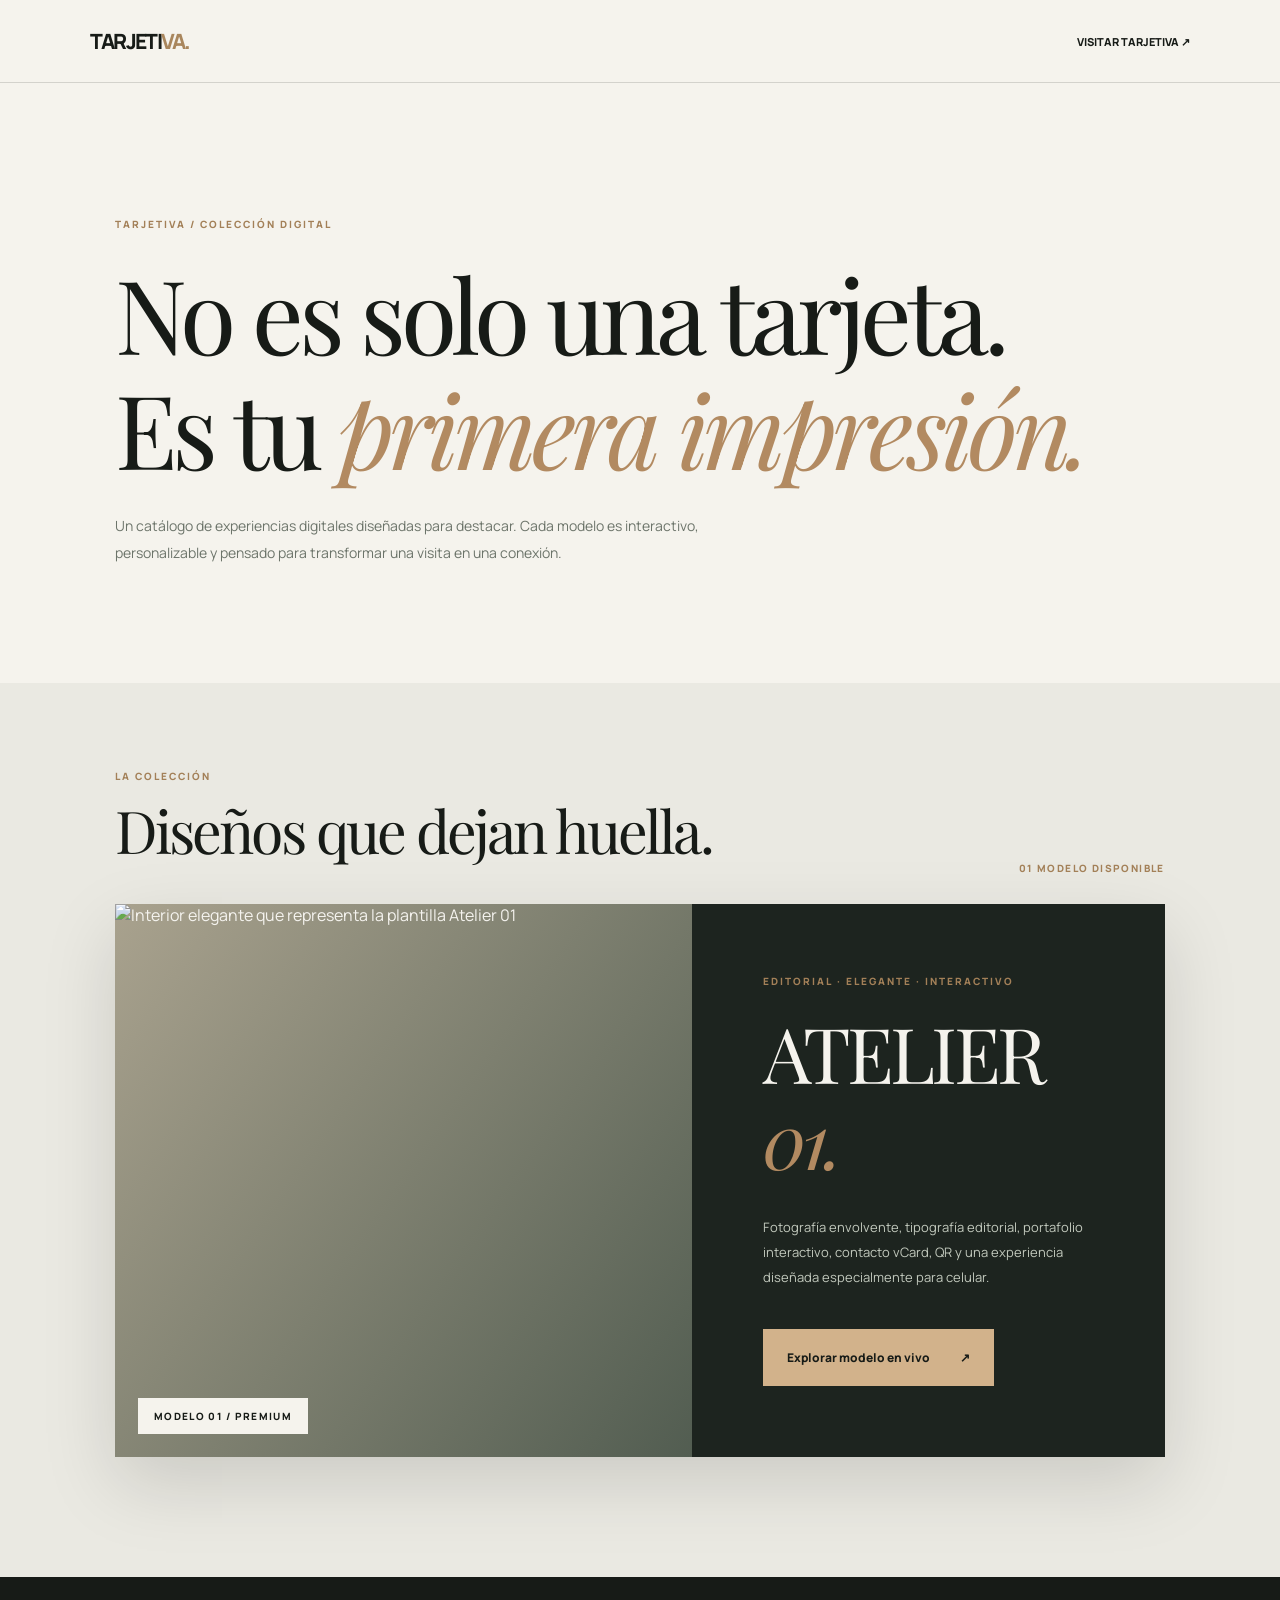
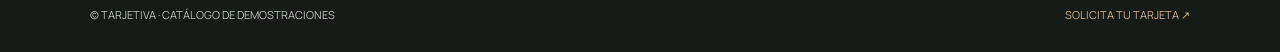
==== index.html @ f57deed1 "feat: publish Atelier 01 premium interactive card and demo catalog" ====
<!DOCTYPE html>
<html lang="es"><head><meta charset="utf-8"><meta name="viewport" content="width=device-width,initial-scale=1"><meta name="theme-color" content="#171b17"><meta name="description" content="Catálogo de modelos premium de tarjetas digitales de Tarjetiva. Descubre nuestras demostraciones interactivas."><title>Modelos premium | Tarjetiva</title><link rel="preconnect" href="https://fonts.googleapis.com"><link href="https://fonts.googleapis.com/css2?family=Manrope:wght@400;500;600;700;800&family=Playfair+Display:ital,wght@0,400;1,400&display=swap" rel="stylesheet">
<style>
*{box-sizing:border-box}body{margin:0;background:#f5f3ed;color:#171b17;font-family:Manrope,Arial,sans-serif;-webkit-font-smoothing:antialiased}a{text-decoration:none;color:inherit}a:focus-visible{outline:3px solid #a9865d;outline-offset:4px}.top{display:flex;justify-content:space-between;align-items:center;gap:20px;padding:27px clamp(24px,7vw,120px);border-bottom:1px solid #171b1727}.logo{font-size:21px;font-weight:800;letter-spacing:-.08em}.logo span{color:#a9865d}.top>a:last-child{font-size:11px;font-weight:800}.intro{padding:clamp(75px,10vw,155px) clamp(24px,9vw,145px) clamp(65px,8vw,115px)}.kicker{font-size:10px;font-weight:800;letter-spacing:.2em;color:#a38058}h1,h2,h3{font-family:'Playfair Display',Georgia,serif;font-weight:400;letter-spacing:-.05em;line-height:1.12}h1{font-size:clamp(54px,8vw,123px);margin:23px 0 28px;max-width:1130px}h1 em,h3 em{color:#b28a61}p{color:#6c746a;font-size:14px;line-height:1.9;max-width:590px}.collection{padding:80px clamp(24px,9vw,145px) 120px;background:#eae9e2}.section-header{display:flex;align-items:end;justify-content:space-between;gap:20px;margin-bottom:29px}.section-header h2{font-size:clamp(38px,4.6vw,66px);margin:12px 0}.count{font-size:10px;font-weight:800;letter-spacing:.14em;color:#a38058}.model{display:grid;grid-template-columns:1.1fr .9fr;min-height:525px;background:#1d241f;color:#f5f3ed;box-shadow:0 27px 70px #0002}.image{position:relative;overflow:hidden;background:linear-gradient(125deg,#a9a28e,#525d51);min-height:365px}.image img{width:100%;height:100%;object-fit:cover;filter:saturate(.76);transition:transform 1s}.model:hover img{transform:scale(1.045)}.tag{position:absolute;left:23px;bottom:23px;background:#f5f3ed;color:#171b17;padding:11px 16px;font-size:10px;font-weight:800;letter-spacing:.13em}.details{display:flex;flex-direction:column;align-items:flex-start;justify-content:center;padding:clamp(35px,5.5vw,75px)}.details h3{font-size:clamp(58px,6vw,90px);margin:21px 0}.details p{color:#c2c9bd;font-size:13px}.button{display:inline-flex;justify-content:space-between;gap:30px;padding:20px 24px;background:#d2b28b;color:#171b17;font-size:12px;font-weight:800;margin-top:27px;transition:transform .25s}.button:hover{transform:translateY(-4px)}footer{display:flex;justify-content:space-between;gap:18px;padding:30px clamp(24px,7vw,120px);background:#171b17;color:#bbc3b8;font-size:11px}footer a{color:#d2b28b}@media(max-width:760px){.intro{padding:83px 24px}.collection{padding:75px 24px}.section-header{align-items:start}.model{display:block}.image{height:385px}.details{padding:42px 28px 56px}footer{flex-direction:column}}
</style></head><body><header class="top"><a class="logo" href="https://tarjetiva.com/">TARJETI<span>VA.</span></a><a href="https://tarjetiva.com/">VISITAR TARJETIVA ↗</a></header><main><section class="intro"><span class="kicker">TARJETIVA / COLECCIÓN DIGITAL</span><h1>No es solo una tarjeta.<br>Es tu <em>primera impresión.</em></h1><p>Un catálogo de experiencias digitales diseñadas para destacar. Cada modelo es interactivo, personalizable y pensado para transformar una visita en una conexión.</p></section><section class="collection" aria-label="Colección de modelos"><div class="section-header"><div><span class="kicker">LA COLECCIÓN</span><h2>Diseños que dejan huella.</h2></div><span class="count">01 MODELO DISPONIBLE</span></div><article class="model"><div class="image"><img src="https://images.unsplash.com/photo-1600210492486-724fe5c67fb0?auto=format&fit=crop&w=1200&q=82" alt="Interior elegante que representa la plantilla Atelier 01"><span class="tag">MODELO 01 / PREMIUM</span></div><div class="details"><span class="kicker">EDITORIAL · ELEGANTE · INTERACTIVO</span><h3>ATELIER <em>01.</em></h3><p>Fotografía envolvente, tipografía editorial, portafolio interactivo, contacto vCard, QR y una experiencia diseñada especialmente para celular.</p><a class="button" href="./modelos/atelier-01/">Explorar modelo en vivo <span>↗</span></a></div></article></section></main><footer><span>© TARJETIVA · CATÁLOGO DE DEMOSTRACIONES</span><a href="https://tarjetiva.com/">SOLICITA TU TARJETA ↗</a></footer></body></html>
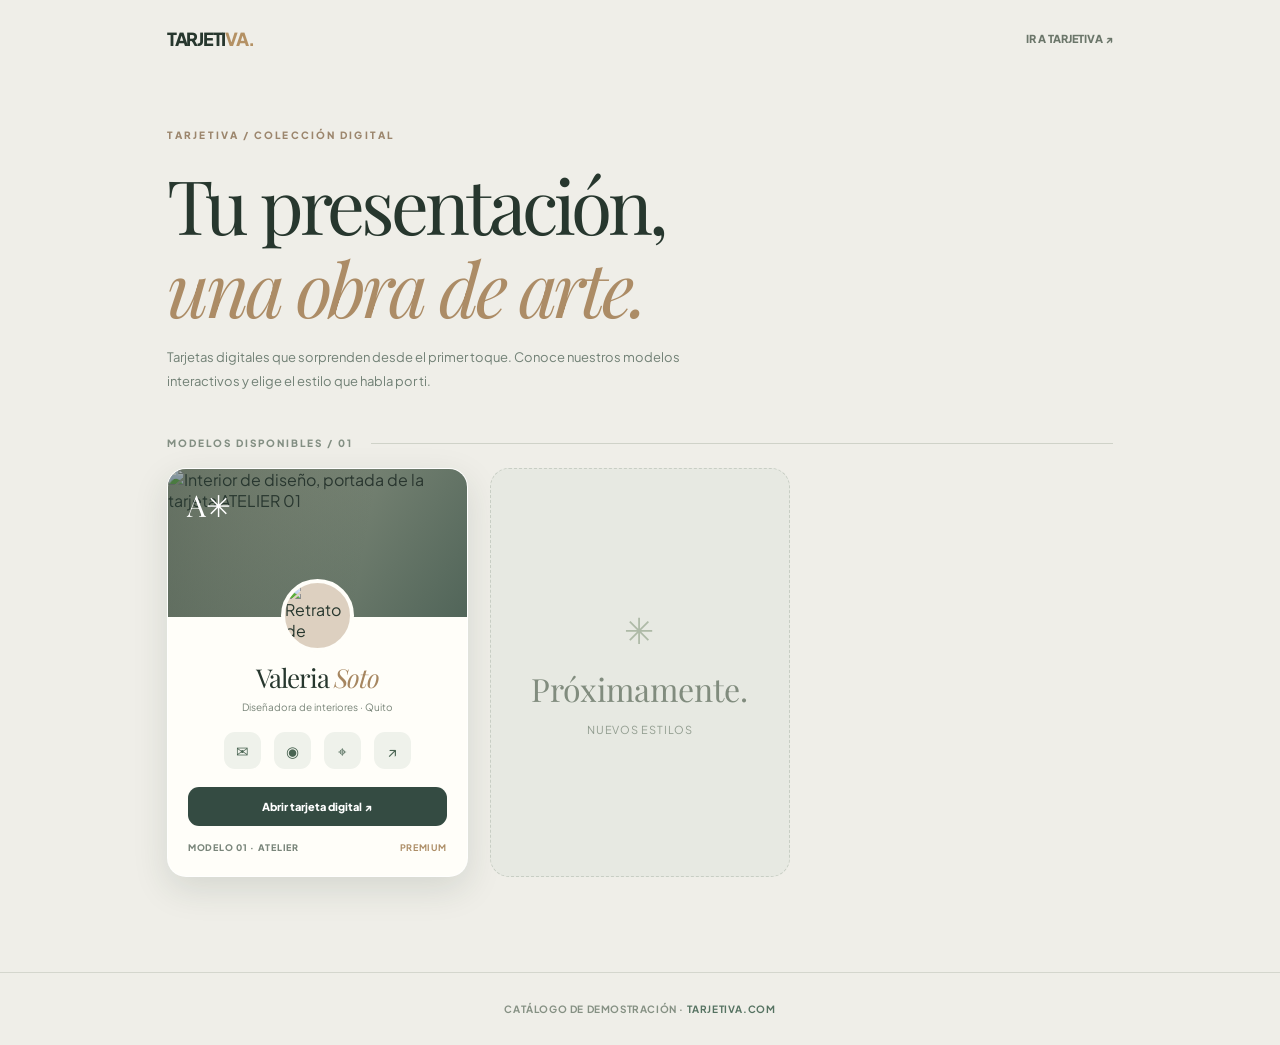
==== commit b9a6aef2: "redesign: replace long landing page with compact mobile-first premium digital card" ====
--- a/index.html
+++ b/index.html
@@ -1,5 +1,31 @@
-<!DOCTYPE html>
-<html lang="es"><head><meta charset="utf-8"><meta name="viewport" content="width=device-width,initial-scale=1"><meta name="theme-color" content="#171b17"><meta name="description" content="Catálogo de modelos premium de tarjetas digitales de Tarjetiva. Descubre nuestras demostraciones interactivas."><title>Modelos premium | Tarjetiva</title><link rel="preconnect" href="https://fonts.googleapis.com"><link href="https://fonts.googleapis.com/css2?family=Manrope:wght@400;500;600;700;800&family=Playfair+Display:ital,wght@0,400;1,400&display=swap" rel="stylesheet">
-<style>
-*{box-sizing:border-box}body{margin:0;background:#f5f3ed;color:#171b17;font-family:Manrope,Arial,sans-serif;-webkit-font-smoothing:antialiased}a{text-decoration:none;color:inherit}a:focus-visible{outline:3px solid #a9865d;outline-offset:4px}.top{display:flex;justify-content:space-between;align-items:center;gap:20px;padding:27px clamp(24px,7vw,120px);border-bottom:1px solid #171b1727}.logo{font-size:21px;font-weight:800;letter-spacing:-.08em}.logo span{color:#a9865d}.top>a:last-child{font-size:11px;font-weight:800}.intro{padding:clamp(75px,10vw,155px) clamp(24px,9vw,145px) clamp(65px,8vw,115px)}.kicker{font-size:10px;font-weight:800;letter-spacing:.2em;color:#a38058}h1,h2,h3{font-family:'Playfair Display',Georgia,serif;font-weight:400;letter-spacing:-.05em;line-height:1.12}h1{font-size:clamp(54px,8vw,123px);margin:23px 0 28px;max-width:1130px}h1 em,h3 em{color:#b28a61}p{color:#6c746a;font-size:14px;line-height:1.9;max-width:590px}.collection{padding:80px clamp(24px,9vw,145px) 120px;background:#eae9e2}.section-header{display:flex;align-items:end;justify-content:space-between;gap:20px;margin-bottom:29px}.section-header h2{font-size:clamp(38px,4.6vw,66px);margin:12px 0}.count{font-size:10px;font-weight:800;letter-spacing:.14em;color:#a38058}.model{display:grid;grid-template-columns:1.1fr .9fr;min-height:525px;background:#1d241f;color:#f5f3ed;box-shadow:0 27px 70px #0002}.image{position:relative;overflow:hidden;background:linear-gradient(125deg,#a9a28e,#525d51);min-height:365px}.image img{width:100%;height:100%;object-fit:cover;filter:saturate(.76);transition:transform 1s}.model:hover img{transform:scale(1.045)}.tag{position:absolute;left:23px;bottom:23px;background:#f5f3ed;color:#171b17;padding:11px 16px;font-size:10px;font-weight:800;letter-spacing:.13em}.details{display:flex;flex-direction:column;align-items:flex-start;justify-content:center;padding:clamp(35px,5.5vw,75px)}.details h3{font-size:clamp(58px,6vw,90px);margin:21px 0}.details p{color:#c2c9bd;font-size:13px}.button{display:inline-flex;justify-content:space-between;gap:30px;padding:20px 24px;background:#d2b28b;color:#171b17;font-size:12px;font-weight:800;margin-top:27px;transition:transform .25s}.button:hover{transform:translateY(-4px)}footer{display:flex;justify-content:space-between;gap:18px;padding:30px clamp(24px,7vw,120px);background:#171b17;color:#bbc3b8;font-size:11px}footer a{color:#d2b28b}@media(max-width:760px){.intro{padding:83px 24px}.collection{padding:75px 24px}.section-header{align-items:start}.model{display:block}.image{height:385px}.details{padding:42px 28px 56px}footer{flex-direction:column}}
-</style></head><body><header class="top"><a class="logo" href="https://tarjetiva.com/">TARJETI<span>VA.</span></a><a href="https://tarjetiva.com/">VISITAR TARJETIVA ↗</a></header><main><section class="intro"><span class="kicker">TARJETIVA / COLECCIÓN DIGITAL</span><h1>No es solo una tarjeta.<br>Es tu <em>primera impresión.</em></h1><p>Un catálogo de experiencias digitales diseñadas para destacar. Cada modelo es interactivo, personalizable y pensado para transformar una visita en una conexión.</p></section><section class="collection" aria-label="Colección de modelos"><div class="section-header"><div><span class="kicker">LA COLECCIÓN</span><h2>Diseños que dejan huella.</h2></div><span class="count">01 MODELO DISPONIBLE</span></div><article class="model"><div class="image"><img src="https://images.unsplash.com/photo-1600210492486-724fe5c67fb0?auto=format&fit=crop&w=1200&q=82" alt="Interior elegante que representa la plantilla Atelier 01"><span class="tag">MODELO 01 / PREMIUM</span></div><div class="details"><span class="kicker">EDITORIAL · ELEGANTE · INTERACTIVO</span><h3>ATELIER <em>01.</em></h3><p>Fotografía envolvente, tipografía editorial, portafolio interactivo, contacto vCard, QR y una experiencia diseñada especialmente para celular.</p><a class="button" href="./modelos/atelier-01/">Explorar modelo en vivo <span>↗</span></a></div></article></section></main><footer><span>© TARJETIVA · CATÁLOGO DE DEMOSTRACIONES</span><a href="https://tarjetiva.com/">SOLICITA TU TARJETA ↗</a></footer></body></html>+<!doctype html>
+<html lang="es">
+<head>
+  <meta charset="utf-8">
+  <meta name="viewport" content="width=device-width, initial-scale=1">
+  <meta name="theme-color" content="#efeee8">
+  <meta name="description" content="Explora modelos de tarjetas de presentación digitales premium creados por Tarjetiva. Tarjetas compactas, elegantes e interactivas.">
+  <title>Modelos de tarjetas digitales | Tarjetiva</title>
+  <link rel="preconnect" href="https://fonts.googleapis.com">
+  <link rel="preconnect" href="https://fonts.gstatic.com" crossorigin>
+  <link href="https://fonts.googleapis.com/css2?family=Plus+Jakarta+Sans:wght@400;500;600;700;800&family=Playfair+Display:ital,wght@0,400;1,500&display=swap" rel="stylesheet">
+  <style>
+    :root{--ink:#27372e;--gold:#ae8d65}*{box-sizing:border-box}body{margin:0;background:#efeee8;color:var(--ink);font-family:'Plus Jakarta Sans',Arial,sans-serif;-webkit-font-smoothing:antialiased}a{text-decoration:none;color:inherit}a:focus-visible{outline:3px solid var(--gold);outline-offset:4px}.top{max-width:990px;margin:auto;display:flex;justify-content:space-between;align-items:center;gap:15px;padding:27px 22px}.logo{font-size:18px;font-weight:800;letter-spacing:-.07em}.logo span{color:#b49164}.top>a:last-child{font-size:11px;font-weight:800;color:#6b766a}.main{max-width:990px;padding:45px 22px 95px;margin:auto}.eyebrow{font-size:10px;letter-spacing:.21em;font-weight:800;color:#9c866d}.main h1{font:400 clamp(45px,6vw,75px)/1.1 'Playfair Display',Georgia,serif;letter-spacing:-.055em;margin:20px 0 17px;max-width:690px}.main h1 em{color:#ac8c66;font-weight:400}.subtitle{font-size:13px;line-height:1.85;color:#718075;max-width:540px;margin:0 0 44px}.collection-label{font-size:10px;font-weight:800;letter-spacing:.2em;color:#838f83;display:flex;align-items:center;gap:18px;margin:0 0 19px}.collection-label:after{content:'';height:1px;background:#cfd2c8;flex:1}.grid{display:grid;grid-template-columns:repeat(3,minmax(0,1fr));gap:22px}.preview{display:block;width:100%;border:1px solid #ffffffd8;background:#fffef9;box-shadow:0 12px 35px #223b2820;border-radius:19px;overflow:hidden;transition:transform .26s,box-shadow .26s}.preview:hover{transform:translateY(-6px);box-shadow:0 20px 40px #223b282a}.preview-cover{position:relative;height:148px;background:linear-gradient(125deg,#989d8a,#516559)}.preview-cover img{width:100%;height:100%;object-fit:cover;filter:saturate(.8)}.preview-cover:after{content:'';position:absolute;inset:0;background:linear-gradient(100deg,#263b3270,transparent 65%)}.preview-mark{position:absolute;top:16px;left:19px;color:white;font:30px 'Playfair Display',Georgia,serif;z-index:1}.preview-avatar{height:73px;width:73px;object-fit:cover;border:4px solid #fffef9;border-radius:50%;display:block;margin:-38px auto 5px;position:relative;background:#ddd0c0}.preview-body{text-align:center;padding:0 20px 23px}.preview-body h2{font:400 26px 'Playfair Display',Georgia,serif;margin:8px 0 6px;letter-spacing:-.04em}.preview-body h2 em{color:#a68660}.preview-body>p{margin:0;font-size:10px;color:#798579}.preview-icons{display:flex;justify-content:center;gap:13px;margin:19px 0 18px}.preview-icons span{height:37px;width:37px;border-radius:11px;background:#eff2eb;color:#496452;display:grid;place-items:center;font-size:15px}.preview-open{display:block;background:#344b42;color:white;border-radius:11px;padding:13px 12px;font-weight:800;font-size:11px}.preview-footer{display:flex;align-items:center;justify-content:space-between;margin-top:16px;color:#7a867b;font-size:9px;font-weight:800;letter-spacing:.08em}.preview-footer strong{font-size:9px;color:#ad8e67}.coming{display:flex;align-items:center;justify-content:center;border:1px dashed #c8cec4;border-radius:19px;min-height:365px;background:#e7e9e2;color:#929d90;text-align:center;padding:30px}.coming strong{display:block;font:32px 'Playfair Display',Georgia,serif;color:#818c7e;font-weight:400;margin:15px 0 7px}.coming span{font-size:11px;letter-spacing:.07em}.coming .asterisk{font-size:36px;color:#aebaa7}footer{text-align:center;padding:30px 20px;border-top:1px solid #d4d6cd;font-size:10px;font-weight:700;color:#859083;letter-spacing:.06em}footer a{color:#557261}@media(max-width:750px){.main{padding-top:25px}.grid{grid-template-columns:repeat(2,minmax(0,1fr))}.coming{min-height:350px}}@media(max-width:520px){.top{padding:20px}.main{padding:18px 20px 70px}.main h1{font-size:48px}.grid{grid-template-columns:1fr;max-width:360px;margin:auto}.preview-cover{height:165px}.preview-body{padding-bottom:26px}.coming{min-height:160px}.coming strong{font-size:24px}.coming .asterisk{font-size:25px}.preview-icons span{width:45px;height:45px}footer{font-size:9px}}
+  </style>
+</head>
+<body>
+  <header class="top"><a href="https://tarjetiva.com/" class="logo" aria-label="Tarjetiva, página comercial">TARJETI<span>VA.</span></a><a href="https://tarjetiva.com/">IR A TARJETIVA ↗</a></header>
+  <main class="main"><span class="eyebrow">TARJETIVA / COLECCIÓN DIGITAL</span><h1>Tu presentación,<br><em>una obra de arte.</em></h1><p class="subtitle">Tarjetas digitales que sorprenden desde el primer toque. Conoce nuestros modelos interactivos y elige el estilo que habla por ti.</p>
+    <div class="collection-label">MODELOS DISPONIBLES / 01</div>
+    <div class="grid">
+      <a href="./modelos/atelier-01/" class="preview" aria-label="Abrir tarjeta digital ATELIER 01">
+        <div class="preview-cover"><img src="https://images.unsplash.com/photo-1600210492486-724fe5c67fb0?auto=format&amp;fit=crop&amp;w=700&amp;q=80" alt="Interior de diseño, portada de la tarjeta ATELIER 01"><span class="preview-mark">A✳</span></div>
+        <img class="preview-avatar" src="https://images.unsplash.com/photo-1580489944761-15a19d654956?auto=format&amp;fit=crop&amp;w=190&amp;h=190&amp;q=80" alt="Retrato de ejemplo">
+        <div class="preview-body"><h2>Valeria <em>Soto</em></h2><p>Diseñadora de interiores · Quito</p><div class="preview-icons" aria-hidden="true"><span>✉</span><span>◉</span><span>⌖</span><span>↗</span></div><span class="preview-open">Abrir tarjeta digital ↗</span><div class="preview-footer"><span>MODELO 01 · ATELIER</span><strong>PREMIUM</strong></div></div>
+      </a>
+      <div class="coming"><div><span class="asterisk">✳</span><strong>Próximamente.</strong><span>NUEVOS ESTILOS</span></div></div>
+    </div>
+  </main>
+  <footer>CATÁLOGO DE DEMOSTRACIÓN · <a href="https://tarjetiva.com/">TARJETIVA.COM</a></footer>
+</body>
+</html>
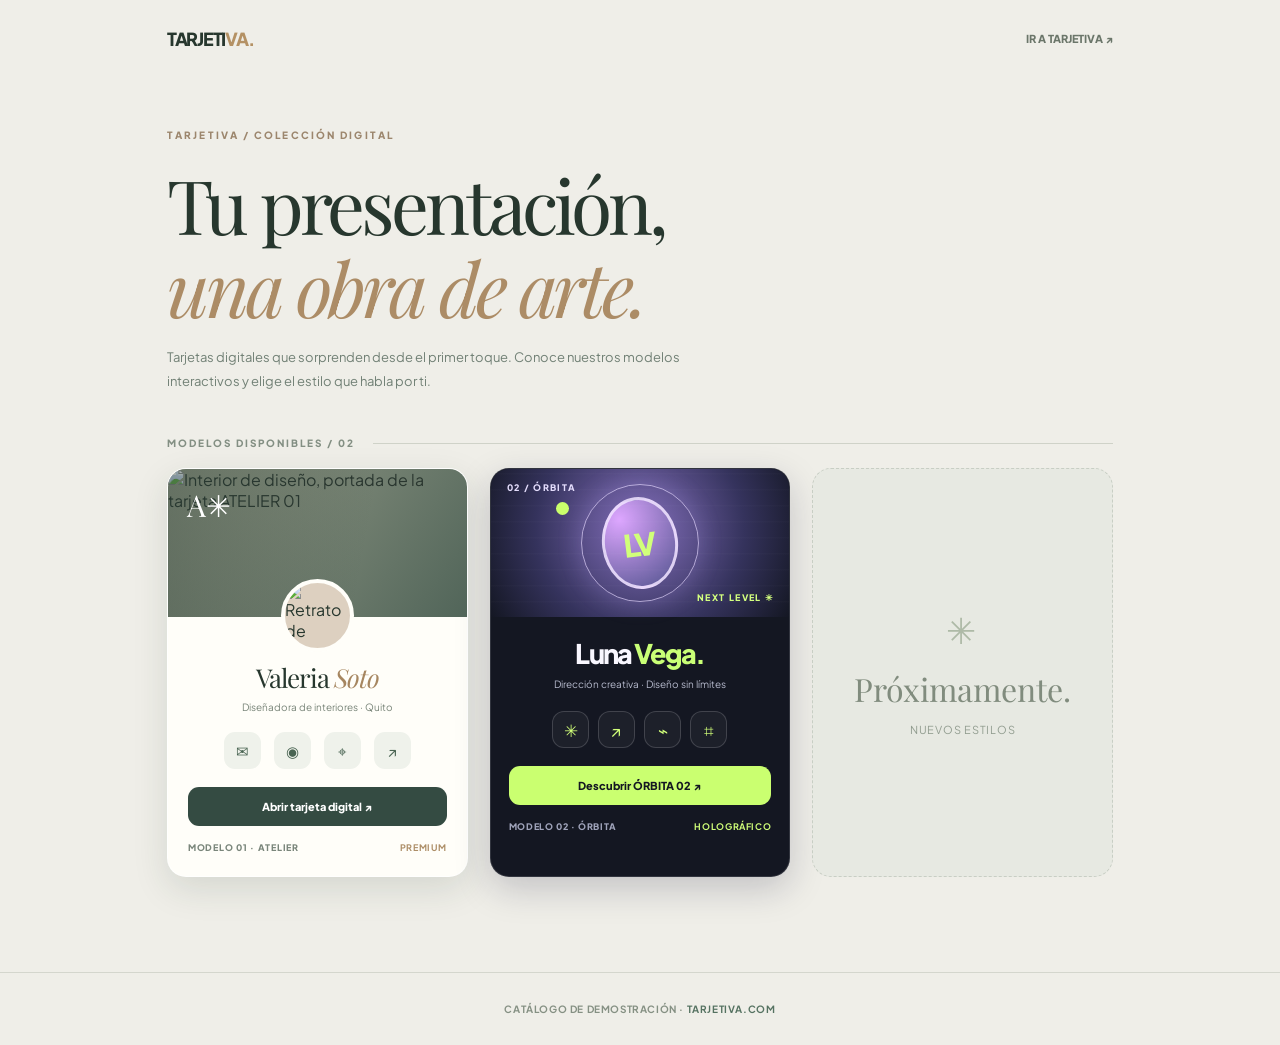
==== commit dc5d2f40: "feat: launch Orbita 02 holographic responsive digital card" ====
--- a/index.html
+++ b/index.html
@@ -11,17 +11,44 @@
   <link href="https://fonts.googleapis.com/css2?family=Plus+Jakarta+Sans:wght@400;500;600;700;800&family=Playfair+Display:ital,wght@0,400;1,500&display=swap" rel="stylesheet">
   <style>
     :root{--ink:#27372e;--gold:#ae8d65}*{box-sizing:border-box}body{margin:0;background:#efeee8;color:var(--ink);font-family:'Plus Jakarta Sans',Arial,sans-serif;-webkit-font-smoothing:antialiased}a{text-decoration:none;color:inherit}a:focus-visible{outline:3px solid var(--gold);outline-offset:4px}.top{max-width:990px;margin:auto;display:flex;justify-content:space-between;align-items:center;gap:15px;padding:27px 22px}.logo{font-size:18px;font-weight:800;letter-spacing:-.07em}.logo span{color:#b49164}.top>a:last-child{font-size:11px;font-weight:800;color:#6b766a}.main{max-width:990px;padding:45px 22px 95px;margin:auto}.eyebrow{font-size:10px;letter-spacing:.21em;font-weight:800;color:#9c866d}.main h1{font:400 clamp(45px,6vw,75px)/1.1 'Playfair Display',Georgia,serif;letter-spacing:-.055em;margin:20px 0 17px;max-width:690px}.main h1 em{color:#ac8c66;font-weight:400}.subtitle{font-size:13px;line-height:1.85;color:#718075;max-width:540px;margin:0 0 44px}.collection-label{font-size:10px;font-weight:800;letter-spacing:.2em;color:#838f83;display:flex;align-items:center;gap:18px;margin:0 0 19px}.collection-label:after{content:'';height:1px;background:#cfd2c8;flex:1}.grid{display:grid;grid-template-columns:repeat(3,minmax(0,1fr));gap:22px}.preview{display:block;width:100%;border:1px solid #ffffffd8;background:#fffef9;box-shadow:0 12px 35px #223b2820;border-radius:19px;overflow:hidden;transition:transform .26s,box-shadow .26s}.preview:hover{transform:translateY(-6px);box-shadow:0 20px 40px #223b282a}.preview-cover{position:relative;height:148px;background:linear-gradient(125deg,#989d8a,#516559)}.preview-cover img{width:100%;height:100%;object-fit:cover;filter:saturate(.8)}.preview-cover:after{content:'';position:absolute;inset:0;background:linear-gradient(100deg,#263b3270,transparent 65%)}.preview-mark{position:absolute;top:16px;left:19px;color:white;font:30px 'Playfair Display',Georgia,serif;z-index:1}.preview-avatar{height:73px;width:73px;object-fit:cover;border:4px solid #fffef9;border-radius:50%;display:block;margin:-38px auto 5px;position:relative;background:#ddd0c0}.preview-body{text-align:center;padding:0 20px 23px}.preview-body h2{font:400 26px 'Playfair Display',Georgia,serif;margin:8px 0 6px;letter-spacing:-.04em}.preview-body h2 em{color:#a68660}.preview-body>p{margin:0;font-size:10px;color:#798579}.preview-icons{display:flex;justify-content:center;gap:13px;margin:19px 0 18px}.preview-icons span{height:37px;width:37px;border-radius:11px;background:#eff2eb;color:#496452;display:grid;place-items:center;font-size:15px}.preview-open{display:block;background:#344b42;color:white;border-radius:11px;padding:13px 12px;font-weight:800;font-size:11px}.preview-footer{display:flex;align-items:center;justify-content:space-between;margin-top:16px;color:#7a867b;font-size:9px;font-weight:800;letter-spacing:.08em}.preview-footer strong{font-size:9px;color:#ad8e67}.coming{display:flex;align-items:center;justify-content:center;border:1px dashed #c8cec4;border-radius:19px;min-height:365px;background:#e7e9e2;color:#929d90;text-align:center;padding:30px}.coming strong{display:block;font:32px 'Playfair Display',Georgia,serif;color:#818c7e;font-weight:400;margin:15px 0 7px}.coming span{font-size:11px;letter-spacing:.07em}.coming .asterisk{font-size:36px;color:#aebaa7}footer{text-align:center;padding:30px 20px;border-top:1px solid #d4d6cd;font-size:10px;font-weight:700;color:#859083;letter-spacing:.06em}footer a{color:#557261}@media(max-width:750px){.main{padding-top:25px}.grid{grid-template-columns:repeat(2,minmax(0,1fr))}.coming{min-height:350px}}@media(max-width:520px){.top{padding:20px}.main{padding:18px 20px 70px}.main h1{font-size:48px}.grid{grid-template-columns:1fr;max-width:360px;margin:auto}.preview-cover{height:165px}.preview-body{padding-bottom:26px}.coming{min-height:160px}.coming strong{font-size:24px}.coming .asterisk{font-size:25px}.preview-icons span{width:45px;height:45px}footer{font-size:9px}}
-  </style>
+  
+/* ÓRBITA 02 — distinct holographic business card thumbnail */
+.preview.neo{background:#141722;color:#f9f7ff;border-color:#ffffff21;box-shadow:0 12px 35px #1a173b34}
+.preview.neo:hover{box-shadow:0 20px 50px #241e6938}
+.preview.neo .preview-cover{height:148px;background:radial-gradient(circle at 50% 40%,#8570bd,#35335d 60%,#141723)}
+.preview.neo .preview-cover:after{background:repeating-linear-gradient(0deg,transparent 0 14px,#ffffff04 15px 16px)}
+.neo-art{position:absolute;inset:0;display:flex;align-items:center;justify-content:center}
+.neo-ring{height:118px;width:118px;border:1px solid #e4d7ffab;border-radius:50%;display:grid;place-items:center;box-shadow:0 0 25px #b3a5ef35}
+.neo-disc{height:92px;width:76px;border:3px solid #f0e3ffdb;border-radius:50%;background:radial-gradient(circle at 25% 20%,#dda6ff,#52538e);display:grid;place-items:center;color:#d1ff79;font-size:31px;font-weight:800;font-family:'Plus Jakarta Sans',Arial,sans-serif;letter-spacing:-.12em;padding-right:.12em;transform:rotate(-7deg)}
+.neo-orbit-dot{position:absolute;height:13px;width:13px;border-radius:50%;background:#caff6b;top:22%;left:22%}
+.neo-top{position:absolute;z-index:2;left:16px;top:13px;font-size:9px;font-weight:800;letter-spacing:.15em;color:#e4ddfc}
+.neo-tag{position:absolute;z-index:2;right:15px;bottom:14px;font-size:9px;font-weight:800;color:#d3ff7f;letter-spacing:.15em}
+.neo-body{text-align:center;padding:17px 18px 23px}
+.neo-body h2{font:800 27px/1.12 'Plus Jakarta Sans',Arial,sans-serif;letter-spacing:-.07em;margin:4px 0 8px}
+.neo-body h2 em{font-style:normal;color:#c9ff76}
+.neo-body>p{font-size:10px;color:#b5b9cc;line-height:1.6;margin:0}
+.neo-actions{display:flex;justify-content:center;gap:9px;margin:19px 0 18px}
+.neo-actions span{height:37px;width:37px;border:1px solid #ffffff29;border-radius:12px;background:#ffffff0a;color:#d1ff79;display:grid;place-items:center;font-size:17px}
+.neo-open{display:block;padding:13px 12px;background:#caff70;color:#141722;font-size:11px;font-weight:800;border-radius:11px}
+.neo-footer{display:flex;justify-content:space-between;align-items:center;gap:5px;margin-top:16px;font-size:9px;font-weight:800;color:#9fa3ba;letter-spacing:.07em}
+.neo-footer strong{color:#d1ff79;font-size:9px}
+
+</style>
 </head>
 <body>
   <header class="top"><a href="https://tarjetiva.com/" class="logo" aria-label="Tarjetiva, página comercial">TARJETI<span>VA.</span></a><a href="https://tarjetiva.com/">IR A TARJETIVA ↗</a></header>
   <main class="main"><span class="eyebrow">TARJETIVA / COLECCIÓN DIGITAL</span><h1>Tu presentación,<br><em>una obra de arte.</em></h1><p class="subtitle">Tarjetas digitales que sorprenden desde el primer toque. Conoce nuestros modelos interactivos y elige el estilo que habla por ti.</p>
-    <div class="collection-label">MODELOS DISPONIBLES / 01</div>
+    <div class="collection-label">MODELOS DISPONIBLES / 02</div>
     <div class="grid">
       <a href="./modelos/atelier-01/" class="preview" aria-label="Abrir tarjeta digital ATELIER 01">
         <div class="preview-cover"><img src="https://images.unsplash.com/photo-1600210492486-724fe5c67fb0?auto=format&amp;fit=crop&amp;w=700&amp;q=80" alt="Interior de diseño, portada de la tarjeta ATELIER 01"><span class="preview-mark">A✳</span></div>
         <img class="preview-avatar" src="https://images.unsplash.com/photo-1580489944761-15a19d654956?auto=format&amp;fit=crop&amp;w=190&amp;h=190&amp;q=80" alt="Retrato de ejemplo">
         <div class="preview-body"><h2>Valeria <em>Soto</em></h2><p>Diseñadora de interiores · Quito</p><div class="preview-icons" aria-hidden="true"><span>✉</span><span>◉</span><span>⌖</span><span>↗</span></div><span class="preview-open">Abrir tarjeta digital ↗</span><div class="preview-footer"><span>MODELO 01 · ATELIER</span><strong>PREMIUM</strong></div></div>
+      </a>
+
+      <a href="./modelos/orbita-02/" class="preview neo" aria-label="Abrir tarjeta digital ÓRBITA 02, estilo holográfico">
+        <div class="preview-cover"><div class="neo-art" aria-hidden="true"><span class="neo-orbit-dot"></span><div class="neo-ring"><div class="neo-disc">LV</div></div></div><span class="neo-top">02 / ÓRBITA</span><span class="neo-tag">NEXT LEVEL ✳</span></div>
+        <div class="neo-body"><h2>Luna <em>Vega.</em></h2><p>Dirección creativa · Diseño sin límites</p><div class="neo-actions" aria-hidden="true"><span>✳</span><span>↗</span><span>⌁</span><span>⌗</span></div><span class="neo-open">Descubrir ÓRBITA 02 ↗</span><div class="neo-footer"><span>MODELO 02 · ÓRBITA</span><strong>HOLOGRÁFICO</strong></div></div>
       </a>
       <div class="coming"><div><span class="asterisk">✳</span><strong>Próximamente.</strong><span>NUEVOS ESTILOS</span></div></div>
     </div>
